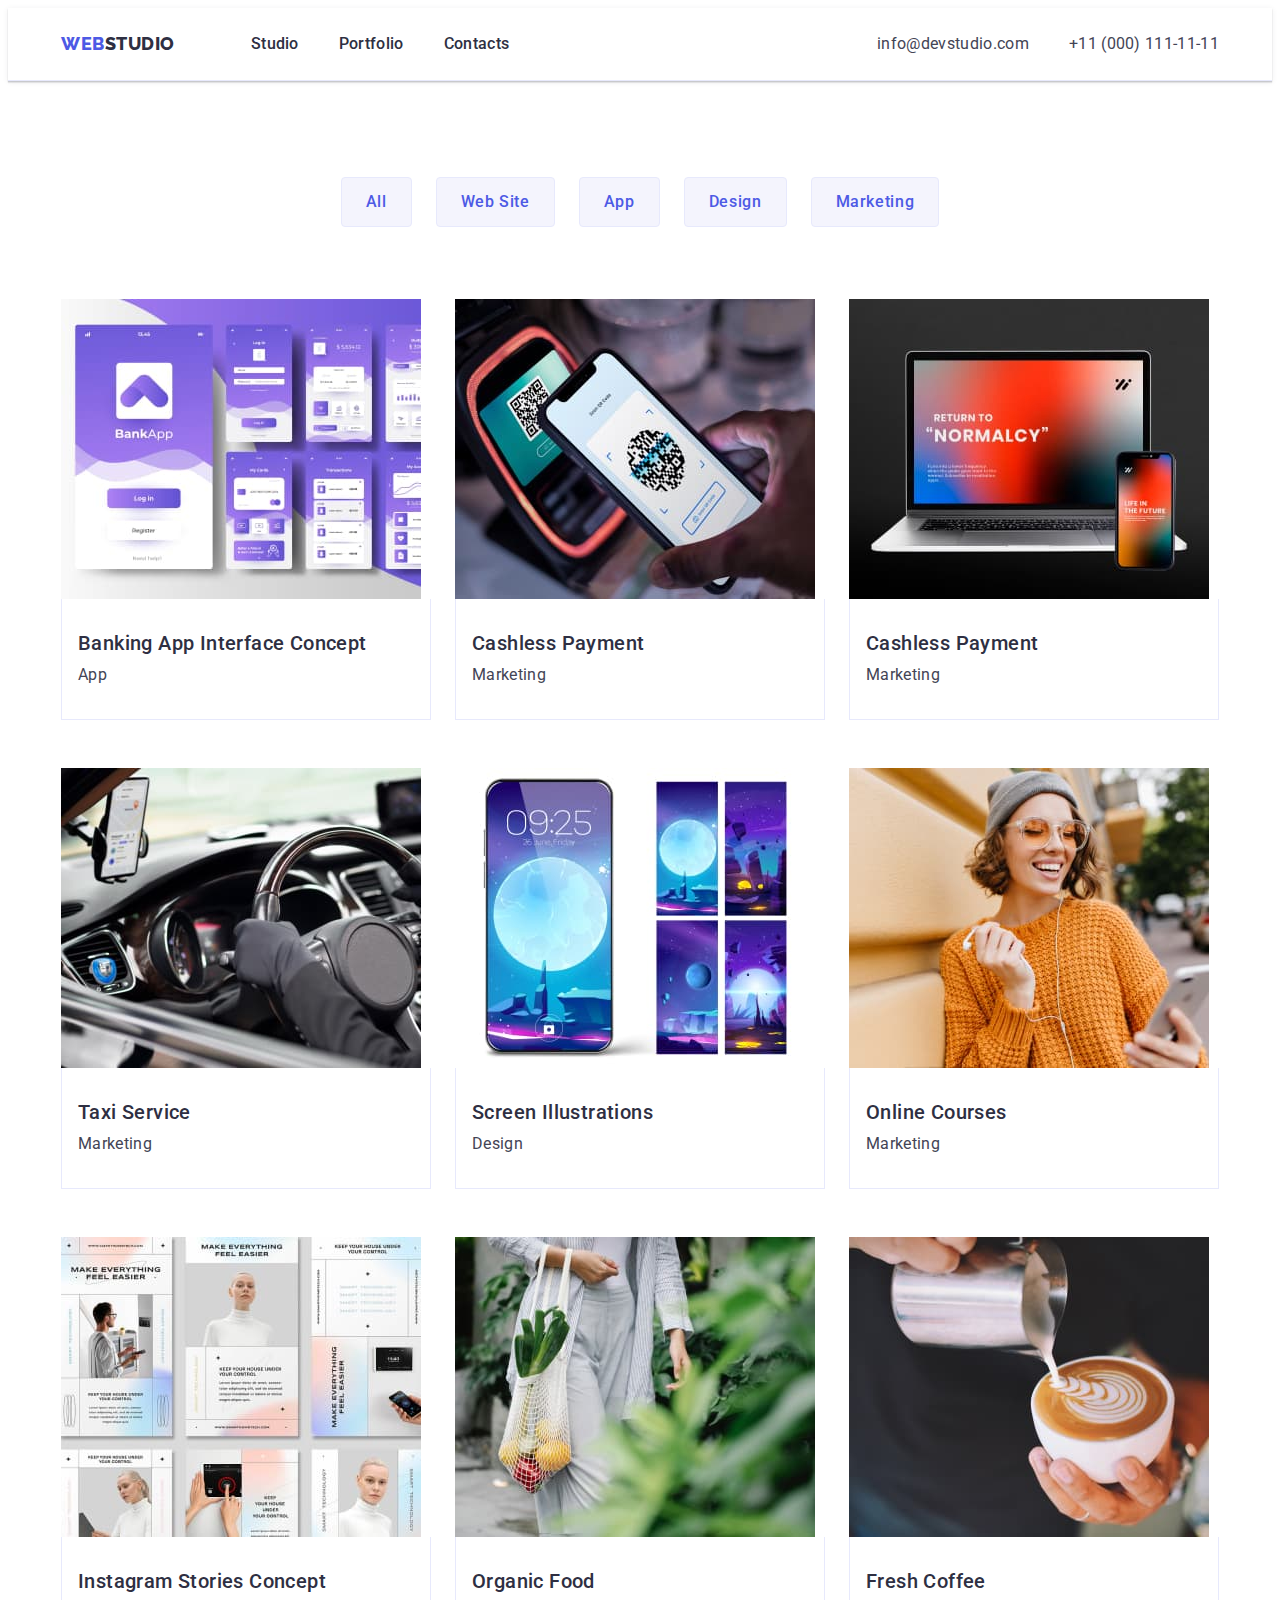
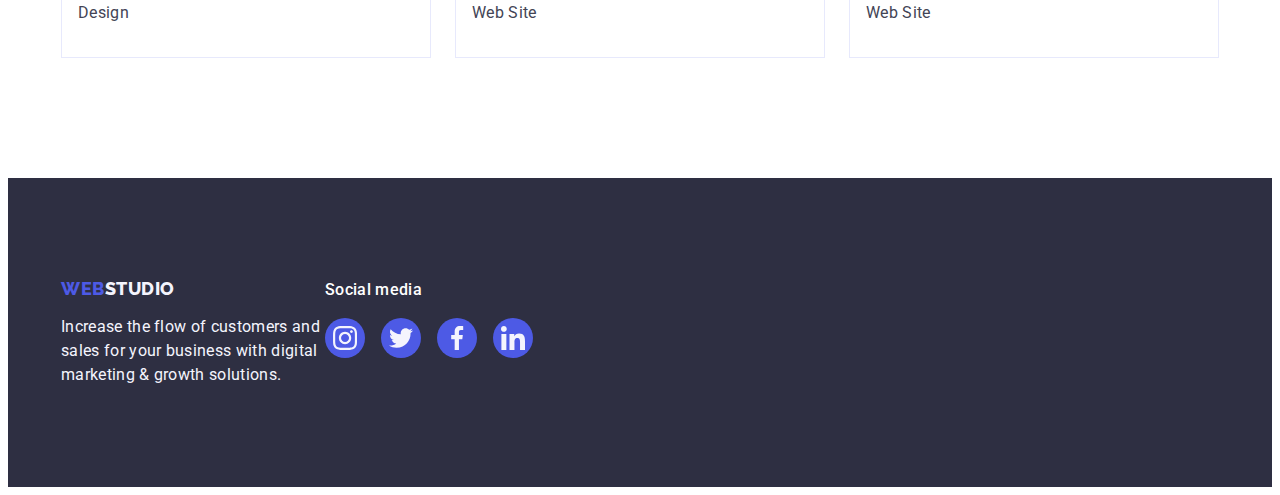
==== portfolio.html @ 1d222bdd "Initial commit" ====
<!DOCTYPE html>
<html lang="en">
  <head>
    <meta charset="UTF-8" />
    <meta http-equiv="X-UA-Compatible" content="IE=edge" />
    <meta name="viewport" content="width=device-width, initial-scale=1.0" />
    <link rel="preconnect" href="https://fonts.googleapis.com" />
    <link rel="preconnect" href="https://fonts.gstatic.com" crossorigin />
    <link
      href="https://fonts.googleapis.com/css2?family=Raleway:wght@800&family=Roboto:wght@400;500;700;900&display=swap"
      rel="stylesheet"
    />
    <link
      rel="stylesheet"
      href="https://cdnjs.cloudflare.com/ajax/libs/modern-normalize/1.1.0/modern-normalize.min.css"
      integrity="sha512-wpPYUAdjBVSE4KJnH1VR1HeZfpl1ub8YT/NKx4PuQ5NmX2tKuGu6U/JRp5y+Y8XG2tV+wKQpNHVUX03MfMFn9Q=="
      crossorigin="anonymous"
      referrerpolicy="no-referrer"
    />
    <link rel="stylesheet" href="css/styles.css" />
    <title>Portfolio</title>
  </head>
  <body class="body body_portfolio">
    <!-- header -->
    <header class="header ">
      <div class="container header-container">
        <nav class="navigation">
          <a class="logo link" href="./index.html"
            >Web<span class="studio">Studio</span>
          </a>
          <ul class="list list-navigation">
            <li class="item-nav">
              <a class="link link-nav" href="./index.html">Studio</a>
            </li>
            <li class="item-nav">
              <a class="link link-nav" href="./portfolio.html">Portfolio</a>
            </li>
            <li class="item-nav">
              <a class="link link-nav" href="">Contacts</a>
            </li>
          </ul>
        </nav>
        <address class="address">
          <ul class="list list-contact">
            <li class="item-contact">
              <a class="link link-contact" href="mailto:info@devstudio.com"
                >info@devstudio.com</a
              >
            </li>
            <li class="item-contact">
              <a class="link link-contact" href="tel:+110001111111"
                >+11 (000) 111-11-11</a
              >
            </li>
          </ul>
        </address>
      </div>
    </header>
    <main>
      <section class="portfolio">
        <!--==== buttons==== -->
        <div class="container">
          <h1 hidden>Portfolio</h1>

          <ul class="list list-button">
            <li class="item-button">
              <button class="button-portfolio" type="button">All</button>
            </li>
            <li class="item-button">
              <button class="button-portfolio" type="button">Web Site</button>
            </li>
            <li class="item-button">
              <button class="button-portfolio" type="button">App</button>
            </li>
            <li class="item-button">
              <button class="button-portfolio" type="button">Design</button>
            </li>
            <li class="item-button">
              <button class="button-portfolio" type="button">Marketing</button>
            </li>
          </ul>

          <!-- ====filtres ==== -->
          <ul class="list list-portfolio">
            <li class="item-list-portfolio">
              <a class="link link-portfolio" href="">
                <img
                  src="./images/portfolio-photo/add.jpg"
                  alt="picture"
                  width="360"
                  height="300"
                />
                <div class="category">
                  <h2 class="subtitle">Banking App Interface Concept</h2>
                  <p class="text text-portfolio">App</p>
                </div>
              </a>
            </li>
            <li class="item-list-portfolio">
              <a class="link link-portfolio" href="">
                <img
                  src="./images/portfolio-photo/cachless-pay.jpg"
                  alt="picture"
                  width="360"
                  height="300"
                />
                <div class="category">
                  <h2 class="subtitle">Cashless Payment</h2>
                  <p class="text text-portfolio">Marketing</p>
                </div>
              </a>
            </li>
            <li class="item-list-portfolio">
              <a class="link link-portfolio" href="">
                <img
                  src="./images/portfolio-photo/meditations.jpg"
                  alt="picture"
                  width="360"
                  height="300"
                />
                <div class="category">
                  <h2 class="subtitle">Cashless Payment</h2>
                  <p class="text text-portfolio">Marketing</p>
                </div>
              </a>
            </li>
            <li class="item-list-portfolio">
              <a class="link link-portfolio" href="">
                <img
                  src="./images/portfolio-photo/taxi.jpg"
                  alt="picture"
                  width="360"
                  height="300"
                />
                <div class="category">
                  <h2 class="subtitle">Taxi Service</h2>
                  <p class="text text-portfolio">Marketing</p>
                </div>
              </a>
            </li>
            <li class="item-list-portfolio">
              <a class="link link-portfolio" href="">
                <img
                  src="./images/portfolio-photo/illustrations.jpg"
                  alt="picture"
                  width="360"
                  height="300"
                />
                <div class="category">
                  <h2 class="subtitle">Screen Illustrations</h2>
                  <p class="text text-portfolio">Design</p>
                </div>
              </a>
            </li>
            <li class="item-list-portfolio">
              <a class="link link-portfolio" href="">
                <img
                  src="./images/portfolio-photo/online-courses.jpg"
                  alt="picture"
                  width="360"
                  height="300"
                />
                <div class="category">
                  <h2 class="subtitle">Online Courses</h2>
                  <p class="text text-portfolio">Marketing</p>
                </div>
              </a>
            </li>
            <li class="item-list-portfolio">
              <a class="link link-portfolio" href="">
                <img
                  src="./images/portfolio-photo/instagram.jpg"
                  alt="picture"
                  width="360"
                  height="300"
                />
                <div class="category">
                  <h2 class="subtitle">Instagram Stories Concept</h2>
                  <p class="text text-portfolio">Design</p>
                </div>
              </a>
            </li>
            <li class="item-list-portfolio">
              <a class="link link-portfolio" href="">
                <img
                  src="./images/portfolio-photo/organic-food.jpg"
                  alt="picture"
                  width="360"
                  height="300"
                />
                <div class="category">
                  <h2 class="subtitle">Organic Food</h2>
                  <p class="text text-portfolio">Web Site</p>
                </div>
              </a>
            </li>
            <li class="item-list-portfolio">
              <a class="link link-portfolio" href="">
                <img
                  src="./images/portfolio-photo/coffee.jpg"
                  alt="picture"
                  width="360"
                  height="300"
                />
                <div class="category">
                  <h2 class="subtitle">Fresh Coffee</h2>
                  <p class="text text-portfolio">Web Site</p>
                </div>
              </a>
            </li>
          </ul>
        </div>
      </section>
    </main>
    <!-- ===footer=== -->
    <footer class="footer">
      <div class="container container-footer">
        <div>
          <a class="logo link logo-link" href="./index.html">Web<span class="studio-footer">Studio</span>
          </a>
          <p class="text-footer">
            Increase the flow of customers and sales for your business with
            digital marketing & growth solutions.
          </p>
        </div>
        <div class="social-media">
          <p class="subtitle-footer">Social media</p>
          <ul class="list footer-social-list">
            <li class="item-footer-social-list">
              <a class="link-footer-social-list" href="">
                <svg class="icon-footer-social-list" 
                  width="24" height="24">
                  <use href="./images/icons.svg#instagram"></use>
                </svg>
              </a>
            </li>
            <li class="item-footer-social-list">
              <a class="link-footer-social-list" href="">
                <svg class="icon-footer-social-list"
                  width="24" height="24">
                  <use href="./images/icons.svg#twitter"></use>
                </svg>
              </a>
            </li>
            <li class="item-footer-social-list">
              <a class="link-footer-social-list" href="">
                <svg class="icon-footer-social-list"
                  width="24" height="24">
                  <use href="./images/icons.svg#facebook"></use>
                </svg>
              </a>
            </li>
            <li class="item-footer-social-list">
              <a class="link-footer-social-list" href="">
                <svg class="icon-footer-social-list"
                  width="24" height="24">
                  <use href="./images/icons.svg#linkedin"></use>
                </svg>
              </a>
            </li>
          </ul>
        </div>
      </div>
    </footer>
  </body>
</html>
---- css/styles.css ----
.body {
  font-family: "Roboto", sans-serif;
  background-color: var(--primary-background);
  color: var(--primary-color);
}
:root {
  --primary-color: #434455;
  --primary-background: #ffffff;
  --secondary-color: #2e2f42;
  --hover-focus: #404bbf;
  --button-color: #4d5ae5;
  --secondary-background: #f4f4fd;
  --border-color: #e7e9fc;
  --iris: #405aef;
  --icon-color:#8e8f99;
  --secondary-hover-focus: #31d0aa;
}
/* =====style none===== */
.list {
  list-style: none;
}
.link {
  text-decoration: none;
}
ul {
  margin: 0;
  padding: 0;
  padding-left: 0;
}
h1,
h2,
h3,
h4,
p {
  margin: 0;
  padding: 0;
}
img {
  display: block;
}
/* ===container=== */
.container {
  width: 1158px;
  padding: 0 15px;
  margin-left: auto;
  margin-right: auto;
}
/*===== header===== */
.header {
  border-bottom: 1px solid var(--border-color);
  box-shadow:
      0px 1px 6px 0px #2E2F4214,
      0px 1px 1px 0px #2E2F4229,
      0px 2px 1px 0px #2E2F4214;
}

.logo {
  font-family: "Raleway", sans-serif;
  font-weight: 800;
  font-size: 18px;
  line-height: 1.17;
  letter-spacing: 0.03em;
  text-transform: uppercase;
  color: var(--button-color);
}
.logo .studio {
  color: var(--secondary-color);
}
.link-nav {
  font-weight: 500;
  font-size: 16px;
  line-height: 1.5;
  letter-spacing: 0.02em;
  color: var(--secondary-color);
  display: block;
  padding-top: 24px;
  padding-bottom: 24px;
}
.link-nav:hover,
.link-nav:focus {
  color: var(--hover-focus);
}
.address {
  font-style: normal;
}
.link-contact {
  font-style: normal;
  font-size: 16px;
  line-height: 1.5;
  letter-spacing: 0.02em;
  color: var(--primary-color);
}
.link-contact:focus,
.link-contact:hover {
  color: var(--hover-focus);
}
.logo {
  margin-right: 76px;
}
.list-navigation {
  display: flex;
  gap: 40px;
}

.list-contact {
  display: flex;
  gap: 40px;
}
.navigation {
  display: flex;
  align-items: center;
}
.header-container {
  display: flex;
  align-items: center;
  border-bottom: var(--border-color) 1px;
}
.address {
  margin-left: auto;
}
/*==== hero==== */
.hero { max-width: 1440px;
  background-image:linear-gradient(rgba(46, 47, 66, 0.7), rgba(46, 47, 66, 0.7)),
  url(../images/people-office.jpg); 
  background-repeat: no-repeat;
  background-position: center;
  background-size: cover;
  background-color: var(--secondary-color);
  padding-top: 188px;
  padding-bottom: 188px;
  margin-right: auto;
  margin-left: auto;
}
.hero-title {
  font-weight: 700;
  font-size: 56px;
  line-height: 1.07;
  text-align: center;
  letter-spacing: 0.02em;
  color: var(--primary-background);

  max-width: 496px;
  text-align: center;
  margin-left: auto;
  margin-right: auto;
  margin-bottom: 48px;
}
.hero-container {
  margin-left: auto;
  margin-right: auto;
  text-align: center;
}
.hero-button {
  font-family: "Roboto", sans-serif;
  font-weight: 500;
  font-size: 16px;
  line-height: 1.5;
  letter-spacing: 0.04em;
  background: var(--button-color);
  color: var(--primary-background);
  cursor: pointer;
  min-width: 169px;
  display: block;
  margin-left: auto;
  margin-right: auto;
  padding: 16px 32px;
  box-shadow: 0px 4px 4px rgba(0, 0, 0, 0.15);
  border-radius: 4px;
  border: none;
}
.hero-button:hover,
.hero-button:focus {
  background: var(--hover-focus);
}

/*====section advantages==== */
.section-title {
  font-weight: 700;
  font-size: 36px;
  line-height: 1.11;
  text-align: center;
  letter-spacing: 0.02em;
  text-transform: capitalize;
  color: var(--secondary-color);
  margin-left: auto;
  margin-right: auto;
  margin-bottom: 72px;
}
.subtitle {
  font-weight: 500;
  font-size: 20px;
  line-height: 1.2;
  letter-spacing: 0.02em;
  color: var(--secondary-color);
}
.text {
  line-height: 1.5;
  letter-spacing: 0.02em;
}
.item-advantages {
  width: 264px;
  flex-basis: calc((100% - 3 * 24px) / 4);
}
.list-advantages {
  display: flex;
  gap: 24px;
}
.subtitle {
  margin-bottom: 8px;
}
.advantages {
  padding-top: 120px;
  padding-bottom: 120px;
}
.icon-container{ 
height: 112px;
border-radius: 4px;
background-color: var(--secondary-background); 
display:flex;
justify-content: center;
align-items: center;
margin-bottom: 8px;
}

/* ====sectoin activity==== */
.list-item {
  background-color: var(--primary-background);
}
.activity-list {
  display: flex;
  gap: 24px;
}
.item-activity {
  flex-basis: calc((100% - 2 * 24px) / 3);
}
.activity {
  padding-bottom: 120px;
}
/* ====section about team===== */
.section-team {
  background-color: var(--secondary-background);
  padding-bottom: 120px;
  padding-top: 120px;
}
.list-team-item {
  background-color: var(--primary-background);
  border-radius: 0px 0px 4px 4px;
  box-shadow:0px 1px 6px rgba(46, 47, 66, 0.08),
    0px 1px 1px rgba(46, 47, 66, 0.16),
    0px 2px 1px rgba(46, 47, 66, 0.08);;
}
.list-team {
  display: flex;
  flex-wrap: wrap;
  gap: 24px;
}
.list-team-item {
  flex-basis: calc((100% - 3 * 24px) / 4);
}
.team-members {
  padding: 32px 0;
  text-align: center;
}
.social-list{margin-top: 8px;}
.social-list{
display: flex;
justify-content: center;
align-items: center;
gap: 24px;
}
.icon-social-link{fill: var(--secondary-background);
}
.social-link{
width: 40px;
height: 40px;
display: flex;
justify-content: center;
align-items: center;
border-radius: 50%;
background-color: var(--button-color);
}
.social-link:hover,
.social-link:focus{
  background-color: var(--hover-focus);
}
/* ===customers=== */

.customers{
  line-height: 1.1
}
.section-customers{
padding-top: 120px;
padding-bottom: 120px;
margin-left: auto;
margin-right: auto;}
.link-customers{
width: 168px;
height: 88px;
display: flex;
justify-content: center;
align-items: center;
border: 1px solid var(--icon-color);
color: var(--icon-color);
border-radius: 4px;
}
.list-customers{
margin-top: 72px;
display: flex;
justify-content: center;
align-items: center;
gap: 24px;
}
.icon-customers{
  fill:currentColor;
}
.link-customers:hover,
.link-customers:focus{
color: var(--hover-focus);
}
.link-customers:hover,
.link-customers:focus{
border-color: var(--hover-focus);}
/* footer */
.studio-footer {
  color: var(--secondary-background);
}
.text-footer {
  font-weight: 400;
  font-size: 16px;
  line-height: 1.5;
  letter-spacing: 0.02em;
  color: var(--secondary-background);
}
.footer {
  background: var(--secondary-color);
  padding-top: 100px;
  padding-bottom: 100px;
}
.logo-link {
  display: inline-block;
  margin-bottom: 16px;
}
.text-footer {
  width: 264px;
}
.subtitle-footer{
  font-weight: 500;
  font-size: 16px;
  line-height: 1.5;
  letter-spacing: 0.02em;
  color: var(--primary-background);
  margin-bottom: 16px;
}
.container-footer{
  display: flex;
  align-items: baseline;
}
.logo-footer {
  margin-right: 120px;
}
.footer-social-list{
  display: flex;
  align-items: center;
  gap: 16px;
}
.link-footer-social-list{
  width: 40px;
  height: 40px;
  display: flex;
  justify-content: center;
  align-items: center;
  border-radius: 50%;
  background-color: var(--button-color);
}
.icon-footer-social-list{
  fill: var(--secondary-background)
}
.link-footer-social-list:hover,
.link-footer-social-list:focus
{background-color: var(--secondary-hover-focus);
}
/* ====portfolio==== */
.button-portfolio {
  font-family: "Roboto", sans-serif;
  background: var(--secondary-background);
  font-weight: 500;
  font-size: 16px;
  line-height: 1.5;
  letter-spacing: 0.04em;
  color: var(--button-color);
  cursor: pointer;
  border: 1px solid var(--border-color);
  border-radius: 4px;
  padding: 12px 24px;
}
.button-portfolio:hover,
.button-portfolio:focus {
  background: var(--hover-focus);
  color: var(--primary-background);
  border: 1px solid transparent;
  box-shadow: 0px 2px 2px 0px #0000001F,
   0px 2px 1px 0px #00000014, 0px 3px 1px 0px #0000001A;
}
.list-button {
  display: flex;
  gap: 24px;
  justify-content: center;
  margin-bottom: 72px;
}
.text-portfolio {
  color: var(--primary-color);
}
.list-portfolio {
  display: flex;
  flex-wrap: wrap;
  column-gap: 24px;
  row-gap: 48px;
}
.item-list-portfolio {
  width: calc((100% - 48px) / 3);
}
.portfolio {
  padding-bottom: 120px;
  padding-top: 96px;
}
.category {
  padding: 32px 16px;
  border: 1px solid var(--border-color);
  border-top: none;
}
.link-portfolio{
  display: block;
}
.link-portfolio:hover,
.link-portfolio:focus{
  box-shadow: 0px 1px 6px rgba(46, 47, 66, 0.08),
  0px 1px 1px rgba(46, 47, 66, 0.16),
  0px 2px 1px rgba(46, 47, 66, 0.08)}
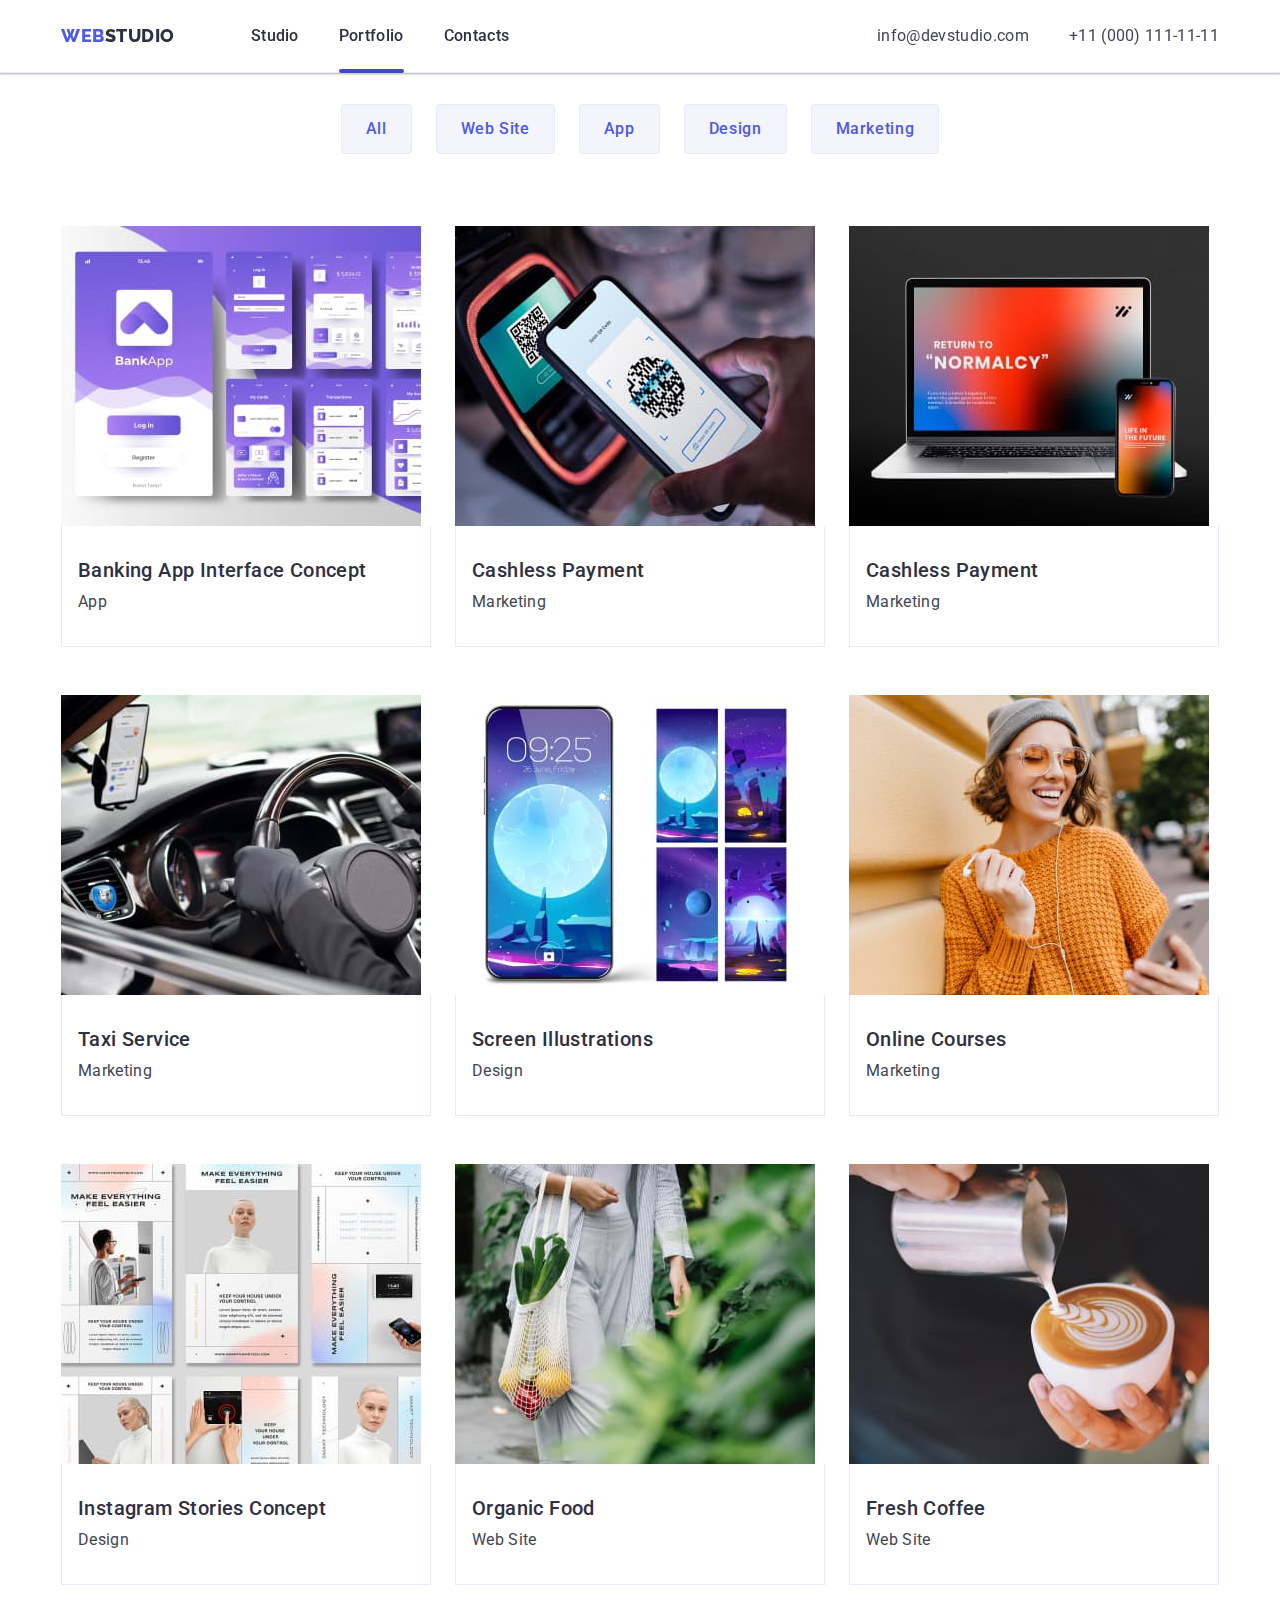
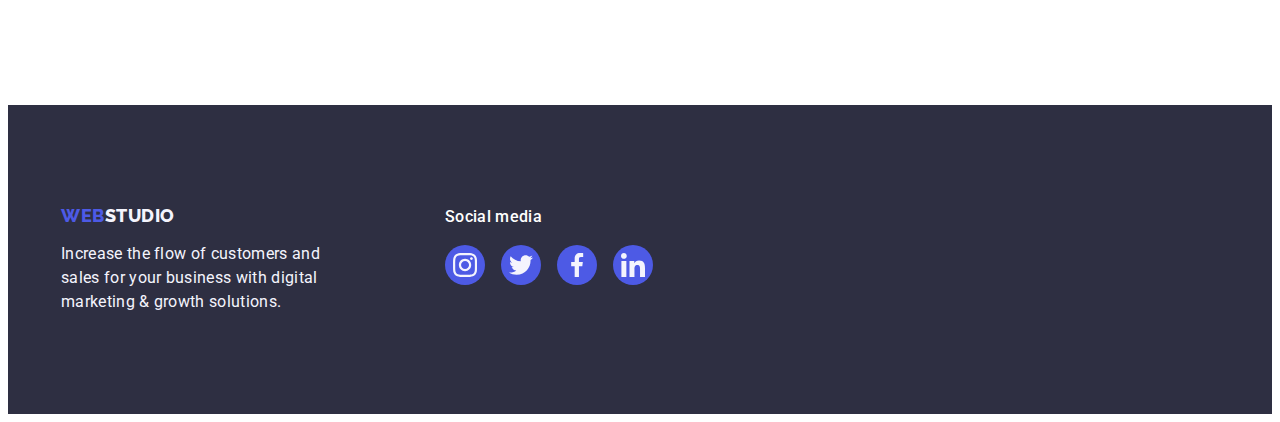
==== commit ffe8e972: "home work" ====
--- a/portfolio.html
+++ b/portfolio.html
@@ -22,7 +22,7 @@
   </head>
   <body class="body body_portfolio">
     <!-- header -->
-    <header class="header ">
+    <header class="header">
       <div class="container header-container">
         <nav class="navigation">
           <a class="logo link" href="./index.html"
@@ -33,7 +33,9 @@
               <a class="link link-nav" href="./index.html">Studio</a>
             </li>
             <li class="item-nav">
-              <a class="link link-nav" href="./portfolio.html">Portfolio</a>
+              <a class="link link-nav active-nav" href="./portfolio.html"
+                >Portfolio</a
+              >
             </li>
             <li class="item-nav">
               <a class="link link-nav" href="">Contacts</a>
@@ -84,12 +86,22 @@
           <ul class="list list-portfolio">
             <li class="item-list-portfolio">
               <a class="link link-portfolio" href="">
-                <img
-                  src="./images/portfolio-photo/add.jpg"
-                  alt="picture"
-                  width="360"
-                  height="300"
-                />
+                <div class="card-wrap">
+                  <img
+                    src="./images/portfolio-photo/add.jpg"
+                    alt="picture"
+                    width="360"
+                    height="300"
+                  />
+                  <div class="overlay">
+                    <p class="text-card">
+                      14 Stylish and User-Friendly App Design Concepts · Task
+                      Manager App · Calorie Tracker App · Exotic Fruit Ecommerce
+                      App · Cloud Storage App
+                    </p>
+                  </div>
+                </div>
+
                 <div class="category">
                   <h2 class="subtitle">Banking App Interface Concept</h2>
                   <p class="text text-portfolio">App</p>
@@ -98,12 +110,22 @@
             </li>
             <li class="item-list-portfolio">
               <a class="link link-portfolio" href="">
-                <img
-                  src="./images/portfolio-photo/cachless-pay.jpg"
-                  alt="picture"
-                  width="360"
-                  height="300"
-                />
+                <div class="card-wrap">
+                  <img
+                    src="./images/portfolio-photo/cachless-pay.jpg"
+                    alt="picture"
+                    width="360"
+                    height="300"
+                  />
+                  <div class="overlay">
+                    <p class="text-card">
+                      14 Stylish and User-Friendly App Design Concepts · Task
+                      Manager App · Calorie Tracker App · Exotic Fruit Ecommerce
+                      App · Cloud Storage App
+                    </p>
+                  </div>
+                </div>
+
                 <div class="category">
                   <h2 class="subtitle">Cashless Payment</h2>
                   <p class="text text-portfolio">Marketing</p>
@@ -112,12 +134,22 @@
             </li>
             <li class="item-list-portfolio">
               <a class="link link-portfolio" href="">
-                <img
-                  src="./images/portfolio-photo/meditations.jpg"
-                  alt="picture"
-                  width="360"
-                  height="300"
-                />
+                <div class="card-wrap">
+                  <img
+                    src="./images/portfolio-photo/meditations.jpg"
+                    alt="picture"
+                    width="360"
+                    height="300"
+                  />
+                  <div class="overlay">
+                    <p class="text-card">
+                      14 Stylish and User-Friendly App Design Concepts · Task
+                      Manager App · Calorie Tracker App · Exotic Fruit Ecommerce
+                      App · Cloud Storage App
+                    </p>
+                  </div>
+                </div>
+
                 <div class="category">
                   <h2 class="subtitle">Cashless Payment</h2>
                   <p class="text text-portfolio">Marketing</p>
@@ -126,12 +158,22 @@
             </li>
             <li class="item-list-portfolio">
               <a class="link link-portfolio" href="">
-                <img
-                  src="./images/portfolio-photo/taxi.jpg"
-                  alt="picture"
-                  width="360"
-                  height="300"
-                />
+                <div class="card-wrap">
+                  <img
+                    src="./images/portfolio-photo/taxi.jpg"
+                    alt="picture"
+                    width="360"
+                    height="300"
+                  />
+                  <div class="overlay">
+                    <p class="text-card">
+                      14 Stylish and User-Friendly App Design Concepts · Task
+                      Manager App · Calorie Tracker App · Exotic Fruit Ecommerce
+                      App · Cloud Storage App
+                    </p>
+                  </div>
+                </div>
+
                 <div class="category">
                   <h2 class="subtitle">Taxi Service</h2>
                   <p class="text text-portfolio">Marketing</p>
@@ -140,12 +182,22 @@
             </li>
             <li class="item-list-portfolio">
               <a class="link link-portfolio" href="">
-                <img
-                  src="./images/portfolio-photo/illustrations.jpg"
-                  alt="picture"
-                  width="360"
-                  height="300"
-                />
+                <div class="card-wrap">
+                  <img
+                    src="./images/portfolio-photo/illustrations.jpg"
+                    alt="picture"
+                    width="360"
+                    height="300"
+                  />
+                  <div class="overlay">
+                    <p class="text-card">
+                      14 Stylish and User-Friendly App Design Concepts · Task
+                      Manager App · Calorie Tracker App · Exotic Fruit Ecommerce
+                      App · Cloud Storage App
+                    </p>
+                  </div>
+                </div>
+
                 <div class="category">
                   <h2 class="subtitle">Screen Illustrations</h2>
                   <p class="text text-portfolio">Design</p>
@@ -154,12 +206,22 @@
             </li>
             <li class="item-list-portfolio">
               <a class="link link-portfolio" href="">
-                <img
-                  src="./images/portfolio-photo/online-courses.jpg"
-                  alt="picture"
-                  width="360"
-                  height="300"
-                />
+                <div class="card-wrap">
+                  <img
+                    src="./images/portfolio-photo/online-courses.jpg"
+                    alt="picture"
+                    width="360"
+                    height="300"
+                  />
+                  <div class="overlay">
+                    <p class="text-card">
+                      14 Stylish and User-Friendly App Design Concepts · Task
+                      Manager App · Calorie Tracker App · Exotic Fruit Ecommerce
+                      App · Cloud Storage App
+                    </p>
+                  </div>
+                </div>
+
                 <div class="category">
                   <h2 class="subtitle">Online Courses</h2>
                   <p class="text text-portfolio">Marketing</p>
@@ -168,12 +230,22 @@
             </li>
             <li class="item-list-portfolio">
               <a class="link link-portfolio" href="">
-                <img
-                  src="./images/portfolio-photo/instagram.jpg"
-                  alt="picture"
-                  width="360"
-                  height="300"
-                />
+                <div class="card-wrap">
+                  <img
+                    src="./images/portfolio-photo/instagram.jpg"
+                    alt="picture"
+                    width="360"
+                    height="300"
+                  />
+                  <div class="overlay">
+                    <p class="text-card">
+                      14 Stylish and User-Friendly App Design Concepts · Task
+                      Manager App · Calorie Tracker App · Exotic Fruit Ecommerce
+                      App · Cloud Storage App
+                    </p>
+                  </div>
+                </div>
+
                 <div class="category">
                   <h2 class="subtitle">Instagram Stories Concept</h2>
                   <p class="text text-portfolio">Design</p>
@@ -182,12 +254,21 @@
             </li>
             <li class="item-list-portfolio">
               <a class="link link-portfolio" href="">
-                <img
-                  src="./images/portfolio-photo/organic-food.jpg"
-                  alt="picture"
-                  width="360"
-                  height="300"
-                />
+                <div class="card-wrap">
+                  <img
+                    src="./images/portfolio-photo/organic-food.jpg"
+                    alt="picture"
+                    width="360"
+                    height="300"
+                  />
+                  <div class="overlay">
+                    <p class="text-card">
+                      14 Stylish and User-Friendly App Design Concepts · Task
+                      Manager App · Calorie Tracker App · Exotic Fruit Ecommerce
+                      App · Cloud Storage App
+                    </p>
+                  </div>
+                </div>
                 <div class="category">
                   <h2 class="subtitle">Organic Food</h2>
                   <p class="text text-portfolio">Web Site</p>
@@ -196,12 +277,21 @@
             </li>
             <li class="item-list-portfolio">
               <a class="link link-portfolio" href="">
-                <img
-                  src="./images/portfolio-photo/coffee.jpg"
-                  alt="picture"
-                  width="360"
-                  height="300"
-                />
+                <div class="card-wrap">
+                  <img
+                    src="./images/portfolio-photo/coffee.jpg"
+                    alt="picture"
+                    width="360"
+                    height="300"
+                  />
+                  <div class="overlay">
+                    <p class="text-card">
+                      14 Stylish and User-Friendly App Design Concepts · Task
+                      Manager App · Calorie Tracker App · Exotic Fruit Ecommerce
+                      App · Cloud Storage App
+                    </p>
+                  </div>
+                </div>
                 <div class="category">
                   <h2 class="subtitle">Fresh Coffee</h2>
                   <p class="text text-portfolio">Web Site</p>
@@ -215,8 +305,9 @@
     <!-- ===footer=== -->
     <footer class="footer">
       <div class="container container-footer">
-        <div>
-          <a class="logo link logo-link" href="./index.html">Web<span class="studio-footer">Studio</span>
+        <div class="logo-footer">
+          <a class="logo link logo-link" href="./index.html"
+            >Web<span class="studio-footer">Studio</span>
           </a>
           <p class="text-footer">
             Increase the flow of customers and sales for your business with
@@ -228,33 +319,29 @@
           <ul class="list footer-social-list">
             <li class="item-footer-social-list">
               <a class="link-footer-social-list" href="">
-                <svg class="icon-footer-social-list" 
-                  width="24" height="24">
-                  <use href="./images/icons.svg#instagram"></use>
+                <svg class="icon-footer-social-list" width="24" height="24">
+                  <use href="./images/icons.svg#icon-instagram"></use>
                 </svg>
               </a>
             </li>
             <li class="item-footer-social-list">
               <a class="link-footer-social-list" href="">
-                <svg class="icon-footer-social-list"
-                  width="24" height="24">
-                  <use href="./images/icons.svg#twitter"></use>
+                <svg class="icon-footer-social-list" width="24" height="24">
+                  <use href="./images/icons.svg#icon-twitter"></use>
                 </svg>
               </a>
             </li>
             <li class="item-footer-social-list">
               <a class="link-footer-social-list" href="">
-                <svg class="icon-footer-social-list"
-                  width="24" height="24">
-                  <use href="./images/icons.svg#facebook"></use>
+                <svg class="icon-footer-social-list" width="24" height="24">
+                  <use href="./images/icons.svg#icon-facebook"></use>
                 </svg>
               </a>
             </li>
             <li class="item-footer-social-list">
               <a class="link-footer-social-list" href="">
-                <svg class="icon-footer-social-list"
-                  width="24" height="24">
-                  <use href="./images/icons.svg#linkedin"></use>
+                <svg class="icon-footer-social-list" width="24" height="24">
+                  <use href="./images/icons.svg#icon-linkedin"></use>
                 </svg>
               </a>
             </li>
--- a/css/styles.css
+++ b/css/styles.css
@@ -4,16 +4,18 @@
   color: var(--primary-color);
 }
 :root {
+  --iris: #4D5AE5;
   --primary-color: #434455;
   --primary-background: #ffffff;
   --secondary-color: #2e2f42;
   --hover-focus: #404bbf;
   --button-color: #4d5ae5;
   --secondary-background: #f4f4fd;
+  --background-modal: #FCFCFC;
   --border-color: #e7e9fc;
-  --iris: #405aef;
   --icon-color:#8e8f99;
   --secondary-hover-focus: #31d0aa;
+  --transition: 250ms cubic-bezier(0.4, 0, 0.2, 1);
 }
 /* =====style none===== */
 .list {
@@ -46,12 +48,18 @@
   margin-right: auto;
 }
 /*===== header===== */
-.header {
+.header { 
   border-bottom: 1px solid var(--border-color);
   box-shadow:
-      0px 1px 6px 0px #2E2F4214,
-      0px 1px 1px 0px #2E2F4229,
-      0px 2px 1px 0px #2E2F4214;
+  0px 1px 6px 0px #2E2F4214,
+  0px 1px 1px 0px #2E2F4229,
+  0px 2px 1px 0px #2E2F4214;
+  position: fixed;
+  top: 0;
+  left: 0;  
+  width: 100%;
+  z-index: 90;
+  background-color: var(--primary-background); 
 }
 
 .logo {
@@ -75,10 +83,32 @@
   display: block;
   padding-top: 24px;
   padding-bottom: 24px;
+  position: relative;
+  transition: color var(--transition);
+}
+.link-nav::after{
+  content:" " ;
+  width: 100%;
+  height: 4px;
+  border-radius: 2px;
+  
+  display: block;
+  position: absolute;
+  left: 0;
+  bottom: -1px;
+}
+.link-nav.active-nav::after{
+background-color: var(--hover-focus);
+}
+.contact-nav{
+display: flex;
+flex-direction: column;
+
 }
 .link-nav:hover,
 .link-nav:focus {
   color: var(--hover-focus);
+
 }
 .address {
   font-style: normal;
@@ -89,6 +119,7 @@
   line-height: 1.5;
   letter-spacing: 0.02em;
   color: var(--primary-color);
+  transition: color var(--transition);
 }
 .link-contact:focus,
 .link-contact:hover {
@@ -130,6 +161,7 @@
   padding-bottom: 188px;
   margin-right: auto;
   margin-left: auto;
+  margin-top: 70px;
 }
 .hero-title {
   font-weight: 700;
@@ -167,6 +199,7 @@
   box-shadow: 0px 4px 4px rgba(0, 0, 0, 0.15);
   border-radius: 4px;
   border: none;
+  transition: color var(--transition);
 }
 .hero-button:hover,
 .hero-button:focus {
@@ -261,7 +294,9 @@
   padding: 32px 0;
   text-align: center;
 }
-.social-list{margin-top: 8px;}
+.social-list{
+  margin-top: 8px;
+}
 .social-list{
 display: flex;
 justify-content: center;
@@ -278,6 +313,7 @@
 align-items: center;
 border-radius: 50%;
 background-color: var(--button-color);
+transition: background-color var(--transition);
 }
 .social-link:hover,
 .social-link:focus{
@@ -292,7 +328,8 @@
 padding-top: 120px;
 padding-bottom: 120px;
 margin-left: auto;
-margin-right: auto;}
+margin-right: auto;
+}
 .link-customers{
 width: 168px;
 height: 88px;
@@ -302,6 +339,8 @@
 border: 1px solid var(--icon-color);
 color: var(--icon-color);
 border-radius: 4px;
+transition: color var(--transition),
+border-color var(--transition);
 }
 .list-customers{
 margin-top: 72px;
@@ -371,13 +410,15 @@
   align-items: center;
   border-radius: 50%;
   background-color: var(--button-color);
+  transition: color var(--transition),
+  background-color var(--transition);
 }
 .icon-footer-social-list{
   fill: var(--secondary-background)
 }
 .link-footer-social-list:hover,
-.link-footer-social-list:focus
-{background-color: var(--secondary-hover-focus);
+.link-footer-social-list:focus{
+  background-color: var(--secondary-hover-focus);
 }
 /* ====portfolio==== */
 .button-portfolio {
@@ -392,6 +433,8 @@
   border: 1px solid var(--border-color);
   border-radius: 4px;
   padding: 12px 24px;
+  transition:background-color var(--transition),
+  color var(--transition),border-color var(--transition) ;
 }
 .button-portfolio:hover,
 .button-portfolio:focus {
@@ -431,8 +474,92 @@
 .link-portfolio{
   display: block;
 }
+.link-portfolio{ 
+  transition:box-shadow var(--transition);
+}
 .link-portfolio:hover,
 .link-portfolio:focus{
   box-shadow: 0px 1px 6px rgba(46, 47, 66, 0.08),
   0px 1px 1px rgba(46, 47, 66, 0.16),
-  0px 2px 1px rgba(46, 47, 66, 0.08)}+  0px 2px 1px rgba(56, 60, 141, 0.08)
+}
+.text-card{
+  font-weight: 400;
+  font-size: 16px;
+  line-height: 1.5;
+  letter-spacing: 0.02em;
+  color: var(--secondary-background);
+
+}
+.card-wrap{
+  position: relative;
+  overflow: hidden;
+}
+.overlay{
+  background-color:var(--iris);
+  padding: 40px 32px;
+  position: absolute;
+  top: 0;
+  left: 0;
+  width: 100%;
+  height: 100%;
+  overflow: auto;
+  transform: translate(0, 100%);
+  transition: transform var(--transition);
+}
+.link-portfolio:hover .overlay,
+.link-portfolio:focus .overlay{
+  transform: translate(0, 0);
+}
+/* ======modal-window====== */
+.backdrop{
+  position:fixed ;
+  top: 0;
+  left: 0;
+  width: 100%;
+  height: 100%;
+  z-index: 100;
+  background-color: rgba(46, 47, 66, 0.4);
+  transition: background-color var(--transition);
+}
+.modal-window{
+  width: 408px;
+  height: 584px;
+  background-color: var(--background-modal);
+  border-radius: 4px;
+  position: absolute;
+  top: 50%;
+  left: 50%;
+  transform: translate(-50%,-50%);
+}
+.modal-close-btm{
+  display: block;
+  width: 24px;
+  height: 24px;
+  background-color: var(--border-color);
+  border: 1px solid rgba(0, 0, 0, 0.1);
+  border-radius: 50%;
+  display: flex;
+  justify-content: center;
+  align-items: center;
+  position: absolute;
+  top: 24px;
+  right: 19px;
+  transition: background-color var(--transition); 
+}
+.modal-icon{
+  fill: var(--secondary-color) ;
+  transition: fill var(--transition);
+}
+.modal-close-btm:hover,
+.modal-close-btm:focus{background-color: var(--hover-focus);
+}
+.modal-close-btm:hover>.modal-icon,
+.modal-close-btm:focus>.modal-icon {
+  fill: var(--primary-background);
+}
+.backdrop.is-hidden{
+  visibility:hidden;
+  opacity: 0;
+  pointer-events: none;
+}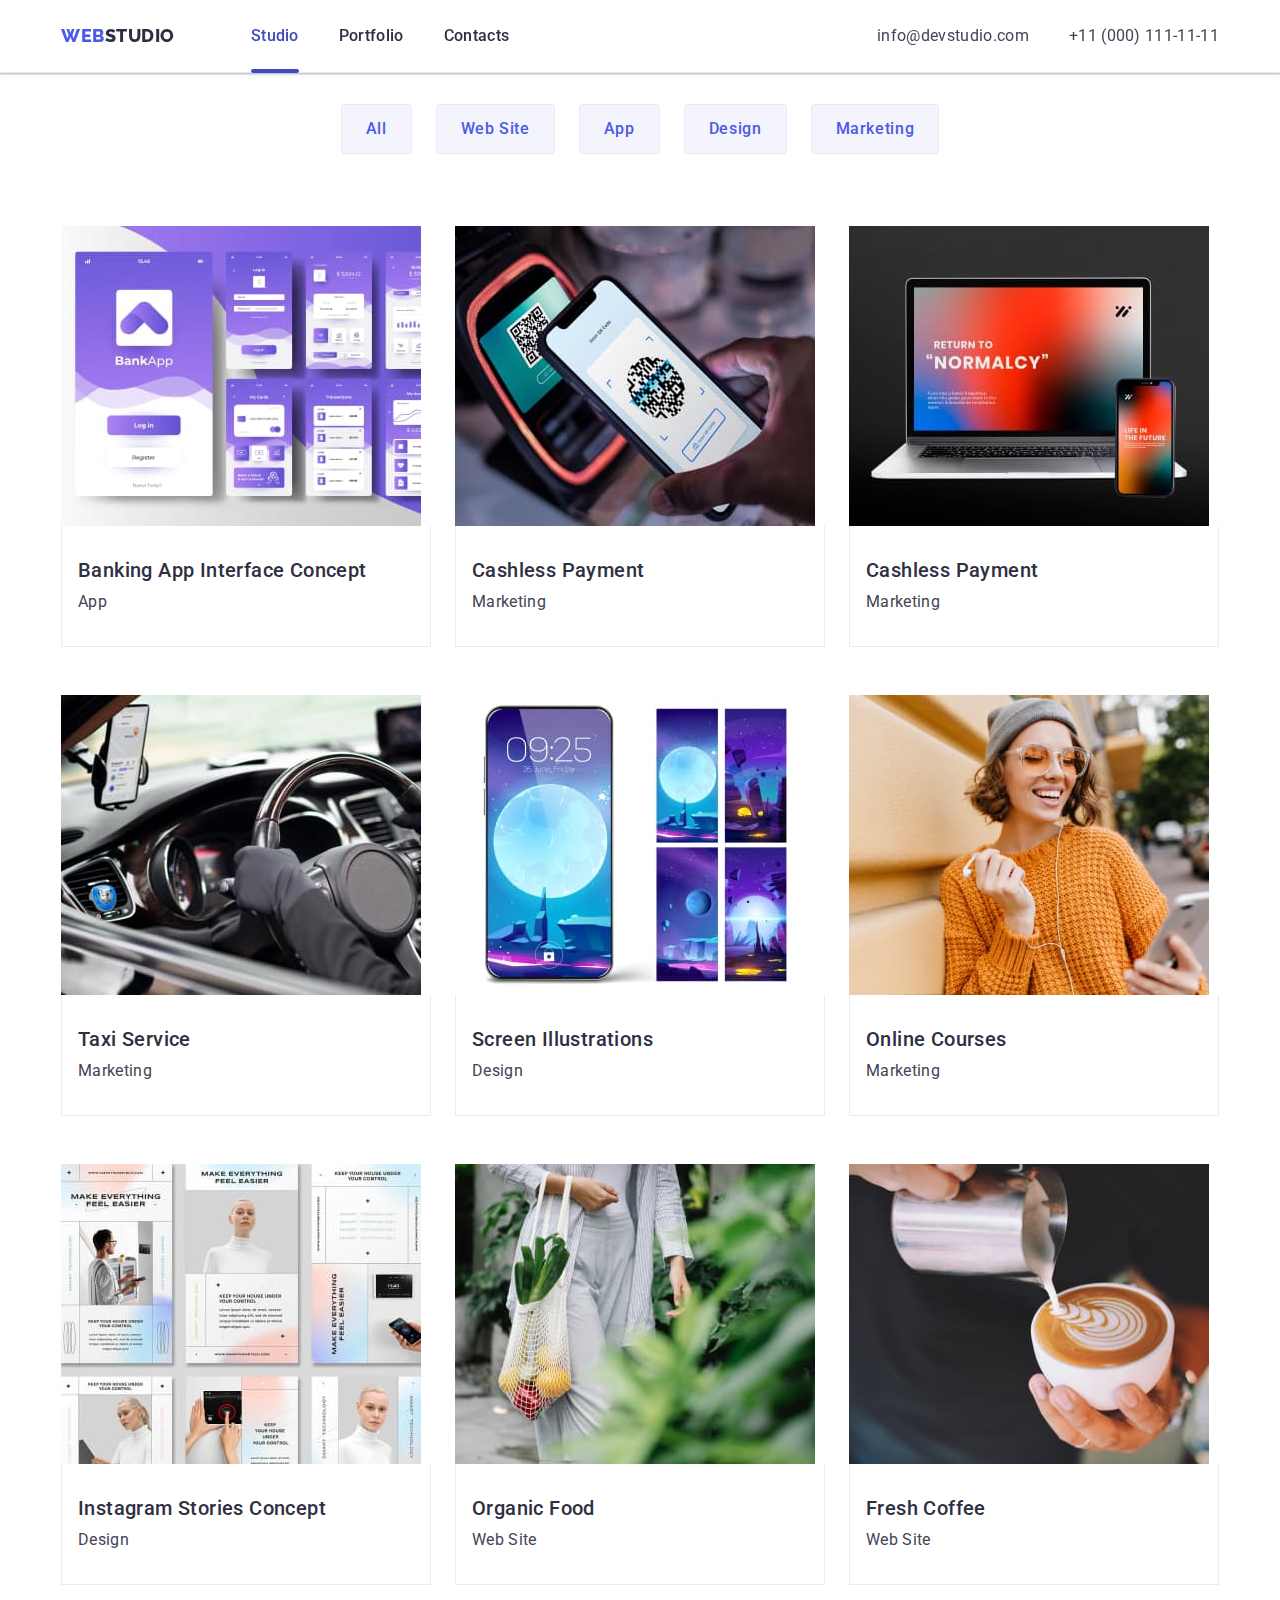
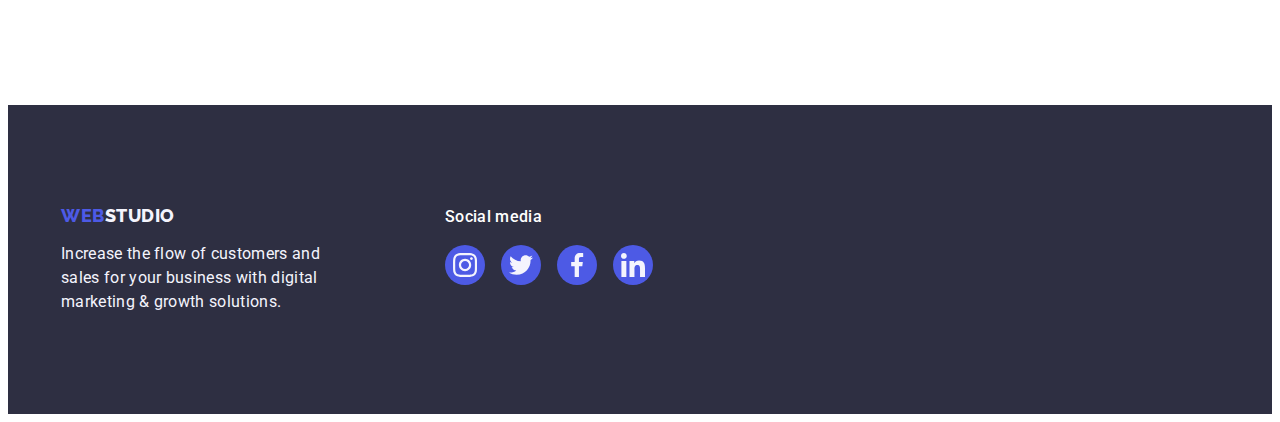
==== commit 134fb78e: "hw-5" ====
--- a/portfolio.html
+++ b/portfolio.html
@@ -30,12 +30,10 @@
           </a>
           <ul class="list list-navigation">
             <li class="item-nav">
-              <a class="link link-nav" href="./index.html">Studio</a>
+              <a class="link link-nav active-nav" href="./index.html">Studio</a>
             </li>
             <li class="item-nav">
-              <a class="link link-nav active-nav" href="./portfolio.html"
-                >Portfolio</a
-              >
+              <a class="link link-nav" href="./portfolio.html">Portfolio</a>
             </li>
             <li class="item-nav">
               <a class="link link-nav" href="">Contacts</a>
@@ -93,13 +91,11 @@
                     width="360"
                     height="300"
                   />
-                  <div class="overlay">
-                    <p class="text-card">
-                      14 Stylish and User-Friendly App Design Concepts · Task
-                      Manager App · Calorie Tracker App · Exotic Fruit Ecommerce
-                      App · Cloud Storage App
-                    </p>
-                  </div>
+                  <p class="text-card">
+                    14 Stylish and User-Friendly App Design Concepts · Task
+                    Manager App · Calorie Tracker App · Exotic Fruit Ecommerce
+                    App · Cloud Storage App
+                  </p>
                 </div>
 
                 <div class="category">
@@ -117,13 +113,11 @@
                     width="360"
                     height="300"
                   />
-                  <div class="overlay">
-                    <p class="text-card">
-                      14 Stylish and User-Friendly App Design Concepts · Task
-                      Manager App · Calorie Tracker App · Exotic Fruit Ecommerce
-                      App · Cloud Storage App
-                    </p>
-                  </div>
+                  <p class="text-card">
+                    14 Stylish and User-Friendly App Design Concepts · Task
+                    Manager App · Calorie Tracker App · Exotic Fruit Ecommerce
+                    App · Cloud Storage App
+                  </p>
                 </div>
 
                 <div class="category">
@@ -141,13 +135,11 @@
                     width="360"
                     height="300"
                   />
-                  <div class="overlay">
-                    <p class="text-card">
-                      14 Stylish and User-Friendly App Design Concepts · Task
-                      Manager App · Calorie Tracker App · Exotic Fruit Ecommerce
-                      App · Cloud Storage App
-                    </p>
-                  </div>
+                  <p class="text-card">
+                    14 Stylish and User-Friendly App Design Concepts · Task
+                    Manager App · Calorie Tracker App · Exotic Fruit Ecommerce
+                    App · Cloud Storage App
+                  </p>
                 </div>
 
                 <div class="category">
@@ -165,13 +157,11 @@
                     width="360"
                     height="300"
                   />
-                  <div class="overlay">
-                    <p class="text-card">
-                      14 Stylish and User-Friendly App Design Concepts · Task
-                      Manager App · Calorie Tracker App · Exotic Fruit Ecommerce
-                      App · Cloud Storage App
-                    </p>
-                  </div>
+                  <p class="text-card">
+                    14 Stylish and User-Friendly App Design Concepts · Task
+                    Manager App · Calorie Tracker App · Exotic Fruit Ecommerce
+                    App · Cloud Storage App
+                  </p>
                 </div>
 
                 <div class="category">
@@ -189,13 +179,11 @@
                     width="360"
                     height="300"
                   />
-                  <div class="overlay">
-                    <p class="text-card">
-                      14 Stylish and User-Friendly App Design Concepts · Task
-                      Manager App · Calorie Tracker App · Exotic Fruit Ecommerce
-                      App · Cloud Storage App
-                    </p>
-                  </div>
+                  <p class="text-card">
+                    14 Stylish and User-Friendly App Design Concepts · Task
+                    Manager App · Calorie Tracker App · Exotic Fruit Ecommerce
+                    App · Cloud Storage App
+                  </p>
                 </div>
 
                 <div class="category">
@@ -213,13 +201,11 @@
                     width="360"
                     height="300"
                   />
-                  <div class="overlay">
-                    <p class="text-card">
-                      14 Stylish and User-Friendly App Design Concepts · Task
-                      Manager App · Calorie Tracker App · Exotic Fruit Ecommerce
-                      App · Cloud Storage App
-                    </p>
-                  </div>
+                  <p class="text-card">
+                    14 Stylish and User-Friendly App Design Concepts · Task
+                    Manager App · Calorie Tracker App · Exotic Fruit Ecommerce
+                    App · Cloud Storage App
+                  </p>
                 </div>
 
                 <div class="category">
@@ -237,13 +223,11 @@
                     width="360"
                     height="300"
                   />
-                  <div class="overlay">
-                    <p class="text-card">
-                      14 Stylish and User-Friendly App Design Concepts · Task
-                      Manager App · Calorie Tracker App · Exotic Fruit Ecommerce
-                      App · Cloud Storage App
-                    </p>
-                  </div>
+                  <p class="text-card">
+                    14 Stylish and User-Friendly App Design Concepts · Task
+                    Manager App · Calorie Tracker App · Exotic Fruit Ecommerce
+                    App · Cloud Storage App
+                  </p>
                 </div>
 
                 <div class="category">
@@ -261,13 +245,11 @@
                     width="360"
                     height="300"
                   />
-                  <div class="overlay">
-                    <p class="text-card">
-                      14 Stylish and User-Friendly App Design Concepts · Task
-                      Manager App · Calorie Tracker App · Exotic Fruit Ecommerce
-                      App · Cloud Storage App
-                    </p>
-                  </div>
+                  <p class="text-card">
+                    14 Stylish and User-Friendly App Design Concepts · Task
+                    Manager App · Calorie Tracker App · Exotic Fruit Ecommerce
+                    App · Cloud Storage App
+                  </p>
                 </div>
                 <div class="category">
                   <h2 class="subtitle">Organic Food</h2>
@@ -284,13 +266,11 @@
                     width="360"
                     height="300"
                   />
-                  <div class="overlay">
-                    <p class="text-card">
-                      14 Stylish and User-Friendly App Design Concepts · Task
-                      Manager App · Calorie Tracker App · Exotic Fruit Ecommerce
-                      App · Cloud Storage App
-                    </p>
-                  </div>
+                  <p class="text-card">
+                    14 Stylish and User-Friendly App Design Concepts · Task
+                    Manager App · Calorie Tracker App · Exotic Fruit Ecommerce
+                    App · Cloud Storage App
+                  </p>
                 </div>
                 <div class="category">
                   <h2 class="subtitle">Fresh Coffee</h2>
--- a/css/styles.css
+++ b/css/styles.css
@@ -87,7 +87,7 @@
   transition: color var(--transition);
 }
 .link-nav::after{
-  content:" " ;
+  content: '';
   width: 100%;
   height: 4px;
   border-radius: 2px;
@@ -99,6 +99,9 @@
 }
 .link-nav.active-nav::after{
 background-color: var(--hover-focus);
+}
+.active-nav{ 
+  color:var(--hover-focus);
 }
 .contact-nav{
 display: flex;
@@ -339,6 +342,9 @@
 border: 1px solid var(--icon-color);
 color: var(--icon-color);
 border-radius: 4px;
+
+}
+.item-list-customers{
 transition: color var(--transition),
 border-color var(--transition);
 }
@@ -410,7 +416,9 @@
   align-items: center;
   border-radius: 50%;
   background-color: var(--button-color);
-  transition: color var(--transition),
+}
+.item-footer-social-list{
+  transition: 
   background-color var(--transition);
 }
 .icon-footer-social-list{
@@ -433,8 +441,10 @@
   border: 1px solid var(--border-color);
   border-radius: 4px;
   padding: 12px 24px;
+}
+.item-button{
   transition:background-color var(--transition),
-  color var(--transition),border-color var(--transition) ;
+  color var(--transition),border-color var(--transition);
 }
 .button-portfolio:hover,
 .button-portfolio:focus {
@@ -489,27 +499,24 @@
   line-height: 1.5;
   letter-spacing: 0.02em;
   color: var(--secondary-background);
-
-}
-.card-wrap{
-  position: relative;
-  overflow: hidden;
-}
-.overlay{
-  background-color:var(--iris);
+  background-color: var(--iris);
   padding: 40px 32px;
   position: absolute;
   top: 0;
   left: 0;
   width: 100%;
   height: 100%;
+  transform: translateY(100%);
   overflow: auto;
-  transform: translate(0, 100%);
   transition: transform var(--transition);
 }
-.link-portfolio:hover .overlay,
-.link-portfolio:focus .overlay{
-  transform: translate(0, 0);
+.card-wrap{
+  position: relative;
+  overflow: hidden;
+}
+.link-portfolio:hover .text-card,
+.link-portfolio:focus .text-card{
+  transform: translateY(0%);
 }
 /* ======modal-window====== */
 .backdrop{
@@ -520,12 +527,16 @@
   height: 100%;
   z-index: 100;
   background-color: rgba(46, 47, 66, 0.4);
-  transition: background-color var(--transition);
+  transition: opacity var(--transition),
+  visibility var(--transition);
 }
 .modal-window{
   width: 408px;
-  height: 584px;
+  min-height: 584px;
   background-color: var(--background-modal);
+  box-shadow: 0px 1px 1px rgba(0, 0, 0, 0.14),
+   0px 1px 3px rgba(0, 0, 0, 0.12), 0px 2px 1px
+   rgba(0, 0, 0, 0.2);
   border-radius: 4px;
   position: absolute;
   top: 50%;
@@ -539,20 +550,25 @@
   background-color: var(--border-color);
   border: 1px solid rgba(0, 0, 0, 0.1);
   border-radius: 50%;
+  padding: 0;
+  cursor: pointer;
   display: flex;
   justify-content: center;
   align-items: center;
   position: absolute;
   top: 24px;
-  right: 19px;
-  transition: background-color var(--transition); 
+  right: 24px;
+  transition: background-color var(--transition)
+  border var(--transition); 
 }
 .modal-icon{
   fill: var(--secondary-color) ;
   transition: fill var(--transition);
 }
 .modal-close-btm:hover,
-.modal-close-btm:focus{background-color: var(--hover-focus);
+.modal-close-btm:focus{
+  background-color: var(--hover-focus);
+  border: none;
 }
 .modal-close-btm:hover>.modal-icon,
 .modal-close-btm:focus>.modal-icon {
